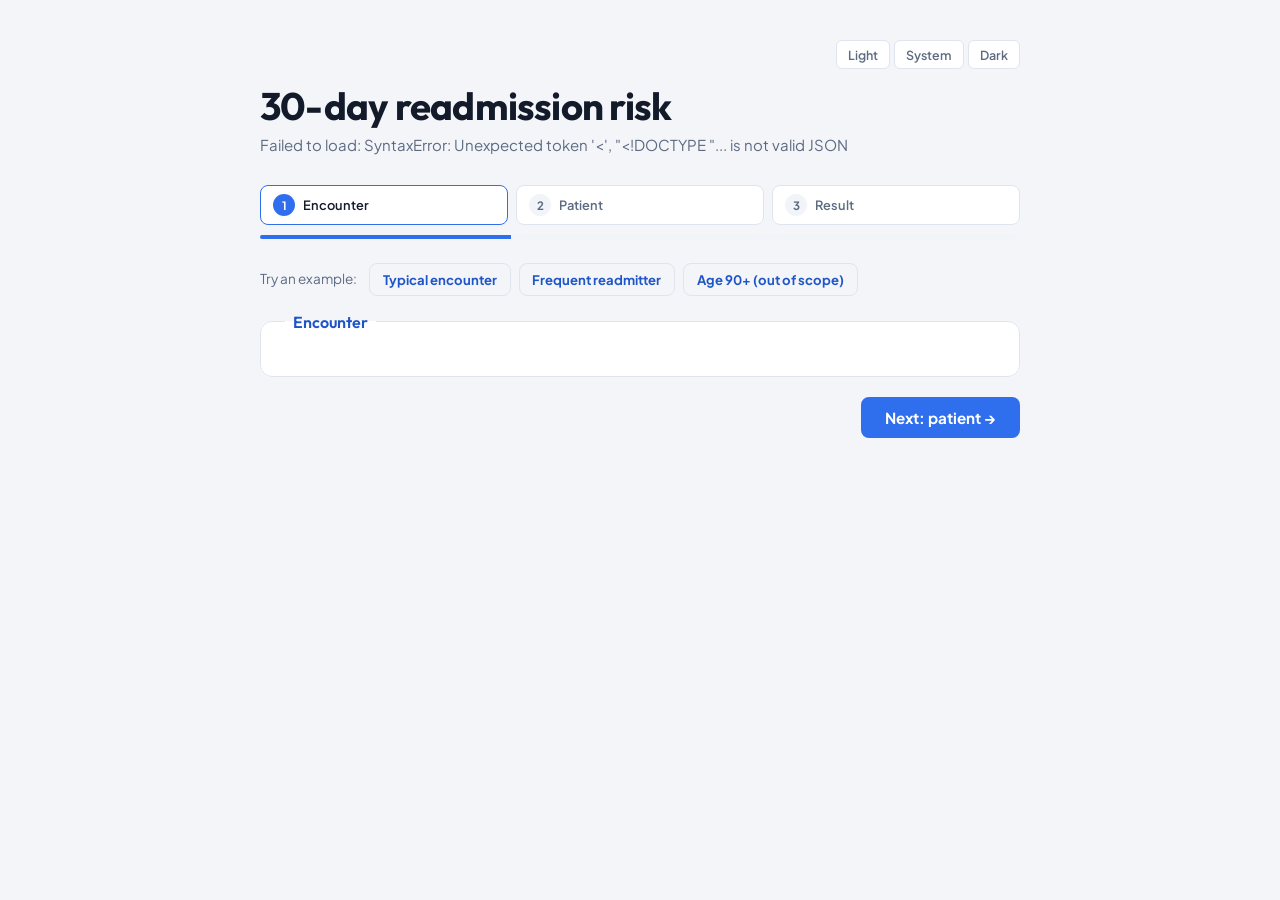
==== static/index.html @ a372685d "Show per-prediction drivers on the result step" ====
<!doctype html>
<html lang="en">
<head>
  <meta charset="utf-8">
  <meta name="viewport" content="width=device-width, initial-scale=1">
  <title>Readmission Risk</title>
  <script>
    // Apply the saved theme before first paint, so a reload never flashes the wrong theme.
    try {
      const t = localStorage.getItem("theme");
      if (t === "light" || t === "dark") document.documentElement.dataset.theme = t;
    } catch {}
  </script>
  <link rel="stylesheet" href="/static/style.css">
  <link rel="stylesheet" href="https://fonts.googleapis.com/css2?family=Outfit:wght@600;700&family=Plus+Jakarta+Sans:wght@400;500;600;700&display=swap">
</head>
<body>
<main>
  <div class="theme" role="group" aria-label="Theme">
    <button type="button" data-theme-choice="light">Light</button>
    <button type="button" data-theme-choice="system">System</button>
    <button type="button" data-theme-choice="dark">Dark</button>
  </div>
  <h1>30-day readmission risk</h1>
  <p id="status">Loading model schema…</p>

  <nav class="steps" id="steps">
    <span class="step is-active" data-step="1"><b>1</b> Encounter</span>
    <span class="step" data-step="2"><b>2</b> Patient</span>
    <span class="step" data-step="3"><b>3</b> Result</span>
  </nav>
  <div class="progress"><div class="progress-bar" id="progress"></div></div>

  <form id="form">
    <section class="panel" data-panel="1">
      <div class="examples">
        <span>Try an example:</span>
        <button type="button" class="ghost" data-example="typical">Typical encounter</button>
        <button type="button" class="ghost" data-example="frequent">Frequent readmitter</button>
        <button type="button" class="ghost" data-example="elderly">Age 90+ (out of scope)</button>
      </div>
      <fieldset>
        <legend>Encounter</legend>
        <div id="numeric" class="grid"></div>
      </fieldset>
      <div class="actions">
        <span></span>
        <button type="button" data-next>Next: patient →</button>
      </div>
    </section>

    <section class="panel" data-panel="2" hidden>
      <fieldset>
        <legend>Patient &amp; clinical</legend>
        <div id="categorical" class="grid"></div>
      </fieldset>
      <div class="actions">
        <button type="button" class="ghost" data-back>← Back</button>
        <button type="submit">Predict →</button>
      </div>
    </section>

    <section class="panel" data-panel="3" hidden>
      <div id="result"></div>
      <div class="actions">
        <button type="button" class="ghost" data-back>← Edit patient</button>
        <button type="button" data-restart>Start over</button>
      </div>
    </section>
  </form>
</main>

  <script>
    // Fields where "not recorded" is a real, meaningful state in the data.
    // Sending null lets the pipeline's imputer map it to the MISSING category,
    // the same way it was handled in training.
    const NULLABLE = new Set(["race", "A1Cresult", "max_glu_serum"]);

    // The meter runs 0-50%: almost every real encounter lands below that.
    const METER_MAX = 0.5;

    // Example patients: only the listed fields change; everything else stays at its default.
    const EXAMPLES = {
      typical: {},
      frequent: { number_inpatient: 4, number_emergency: 2, time_in_hospital: 7, num_medications: 22, insulin: "Up", change: "Ch" },
      elderly: { age: "[90-100)", number_inpatient: 1, discharge_disposition_id: "3" },
    };

    function applyExample(form, schema, overrides) {
      for (const el of form.elements) {
        if (!el.name) continue;
        const info = schema.numeric[el.name] ?? schema.categorical[el.name];
        const base = el.type === "number" ? info.median : info.default;
        el.value = el.name in overrides ? overrides[el.name] : base;
      }
    }

    // Clinician-facing labels; the raw feature name is still shown underneath.
    const LABELS = {
      time_in_hospital: "Days in hospital",
      num_lab_procedures: "Lab procedures",
      num_procedures: "Procedures",
      num_medications: "Medications",
      number_outpatient: "Outpatient visits (prior year)",
      number_emergency: "Emergency visits (prior year)",
      number_inpatient: "Inpatient stays (prior year)",
      number_diagnoses: "Diagnoses",
      race: "Race",
      gender: "Gender",
      age: "Age band",
      admission_type_id: "Admission type (code)",
      discharge_disposition_id: "Discharge destination",
      admission_source_id: "Admission source (code)",
      A1Cresult: "HbA1c result",
      max_glu_serum: "Glucose serum",
      insulin: "Insulin",
      change: "Medication changed",
      diabetesMed: "On diabetes medication",
      diag_1_group: "Primary diagnosis",
      diag_2_group: "Secondary diagnosis",
      diag_3_group: "Additional diagnosis",
    };
    const label = (name) => LABELS[name] ?? name.replaceAll("_", " ");
    const pct = (p) => (p * 100).toFixed(1) + "%";

    function numericField(name, info) {
      const wrap = document.createElement("label");
      wrap.innerHTML = `<span class="lbl">${label(name)}</span><span class="key">${name}</span>`;
      const input = document.createElement("input");
      input.type = "number";
      input.name = name;
      input.min = info.min;
      input.max = info.max;
      input.step = 1;
      input.value = info.median;
      input.required = true;
      wrap.appendChild(input);
      return wrap;
    }

    function categoricalField(name, info) {
      const wrap = document.createElement("label");
      wrap.innerHTML = `<span class="lbl">${label(name)}</span><span class="key">${name}</span>`;
      const select = document.createElement("select");
      select.name = name;
      if (NULLABLE.has(name)) {
        select.add(new Option("Not recorded", ""));
      }
      // ID codes arrive sorted as strings ("1", "10", "11", "2"); show them in numeric order.
      const options = [...info.options];
      if (options.every(o => !isNaN(o))) options.sort((a, b) => a - b);
      for (const opt of options) {
        select.add(new Option(opt, opt, false, opt === info.default));
      }
      wrap.appendChild(select);
      return wrap;
    }

    function buildForm(schema) {
      const num = document.getElementById("numeric");
      const cat = document.getElementById("categorical");
      for (const [name, info] of Object.entries(schema.numeric)) {
        num.appendChild(numericField(name, info));
      }
      for (const [name, info] of Object.entries(schema.categorical)) {
        cat.appendChild(categoricalField(name, info));
      }
    }

    function readForm(form) {
      const features = {};
      for (const el of form.elements) {
        if (!el.name) continue;
        if (el.type === "number") {
          features[el.name] = Number(el.value);
        } else {
          features[el.name] = el.value === "" ? null : el.value;
        }
      }
      return features;
    }

    function driversHtml(drivers) {
      if (!drivers || !drivers.length) return "";
      const max = Math.max(...drivers.map(d => Math.abs(d.delta)));
      const rows = drivers.map(d => {
        const pts = (d.delta * 100).toFixed(1);
        const dir = d.delta > 0 ? "up" : "down";
        const width = Math.round(Math.abs(d.delta) / max * 100);
        const value = d.value === null ? "not recorded" : d.value;
        return `<li class="driver driver-${dir}">
          <span class="driver-name">${label(d.feature)}<small>${value} · typical ${d.default}</small></span>
          <span class="driver-bar"><i style="width:${width}%"></i></span>
          <span class="driver-delta">${d.delta > 0 ? "+" : ""}${pts} pts</span>
        </li>`;
      }).join("");
      return `<div class="drivers">
        <h3>What's driving this score</h3>
        <ul>${rows}</ul>
        <p class="clear">Each row is how much the risk would change if that one field were at its typical value.
        One field at a time — interactions between fields aren't captured.</p>
      </div>`;
    }

    function render(data) {
      const out = document.getElementById("result");
      const caveats = data.caveats.length
        ? `<div class="caveats">
             <h3>⚠ Known limitations for this patient</h3>
             ${data.caveats.map(c => `<p>${c}</p>`).join("")}
             <p><strong>Do not rely on this score.</strong></p>
           </div>`
        : "";
      const fill = Math.min(data.probability / METER_MAX, 1) * 100;
      const base = (data.baseline_rate / METER_MAX) * 100;
      out.innerHTML = `
        <div class="card">
          <div class="hero">${pct(data.probability)}</div>
          <div class="compare">
            predicted 30-day readmission risk ·
            ${data.lift_vs_baseline}× the ${pct(data.baseline_rate)} baseline
          </div>
          <span class="band band-${data.band}">${data.band} risk</span>
          <div class="meter band-${data.band}">
            <div class="meter-track">
              <div class="meter-fill" style="width:${fill}%"></div>
              <div class="meter-base" style="left:${base}%" title="baseline ${pct(data.baseline_rate)}"></div>
            </div>
            <div class="meter-scale">
              <span>0%</span><span class="base">baseline ${pct(data.baseline_rate)}</span><span>${pct(METER_MAX)}</span>
            </div>
          </div>
          ${driversHtml(data.drivers)}
          ${caveats || '<p class="clear">No subgroup caveats apply — this patient is within the population the model was validated on.</p>'}
        </div>`;
    }

    async function predict(event) {
      event.preventDefault();
      const features = readForm(event.target);
      const res = await fetch("/predict", {
        method: "POST",
        headers: { "Content-Type": "application/json" },
        body: JSON.stringify({ features }),
      });
      const data = await res.json();
      if (!res.ok) {
        document.getElementById("result").innerHTML =
          `<p class="error">Error ${res.status}: ${data.detail}</p>`;
      } else {
        render(data);
      }
      goTo(3);
    }

    // Wizard: show one panel at a time; keep the tabs and progress bar in sync.
    let currentStep = 1;
    function goTo(step) {
      currentStep = step;
      for (const p of document.querySelectorAll(".panel")) {
        p.hidden = Number(p.dataset.panel) !== step;
      }
      for (const s of document.querySelectorAll(".step")) {
        const n = Number(s.dataset.step);
        s.classList.toggle("is-active", n === step);
        s.classList.toggle("is-done", n < step);
      }
      document.getElementById("progress").style.width = (step / 3 * 100) + "%";
      window.scrollTo({ top: 0, behavior: "smooth" });
    }
    function panelIsValid(step) {
      const fields = document.querySelectorAll(`.panel[data-panel="${step}"] :is(input, select)`);
      for (const el of fields) if (!el.reportValidity()) return false;
      return true;
    }

    // Theme: "system" leaves it to the OS; "light"/"dark" force it via color-scheme.
    function applyTheme(mode) {
      if (mode === "system") delete document.documentElement.dataset.theme;
      else document.documentElement.dataset.theme = mode;
      for (const b of document.querySelectorAll("[data-theme-choice]")) {
        b.classList.toggle("is-active", b.dataset.themeChoice === mode);
      }
      try { localStorage.setItem("theme", mode); } catch {}
    }

    async function main() {
      const schema = await fetch("/schema").then(r => r.json());
      const meta = await fetch("/metadata").then(r => r.json());

      const nNum = Object.keys(schema.numeric).length;
      const nCat = Object.keys(schema.categorical).length;
      document.getElementById("status").textContent =
        `Gradient boosting · 5-fold GroupKFold PR-AUC ${meta.cv_pr_auc.toFixed(3)} · ` +
        `${nNum} numeric + ${nCat} categorical inputs`;

      buildForm(schema);

      const form = document.getElementById("form");
      form.addEventListener("submit", predict);
      for (const b of document.querySelectorAll("[data-example]")) {
        b.addEventListener("click", () => {
          applyExample(form, schema, EXAMPLES[b.dataset.example]);
          form.requestSubmit();
        });
      }
      document.querySelector("[data-next]").addEventListener("click", () => {
        if (panelIsValid(1)) goTo(2);
      });
      for (const b of document.querySelectorAll("[data-back]")) {
        b.addEventListener("click", () => goTo(currentStep - 1));
      }
      document.querySelector("[data-restart]").addEventListener("click", () => {
        applyExample(form, schema, {});          // back to schema defaults
        document.getElementById("result").innerHTML = "";
        goTo(1);
      });

      let savedTheme = "system";
      try { savedTheme = localStorage.getItem("theme") || "system"; } catch {}
      applyTheme(savedTheme);
      for (const b of document.querySelectorAll("[data-theme-choice]")) {
        b.addEventListener("click", () => applyTheme(b.dataset.themeChoice));
      }

      goTo(1);
    }

    main().catch(err => {
      document.getElementById("status").textContent = "Failed to load: " + err;
    });
  </script>
</body>
</html>
---- static/style.css ----
:root {
  color-scheme: light dark;
  --bg:            light-dark(#f3f5f9, #0b1220);
  --card:          light-dark(#ffffff, #131c2e);
  --card-2:        light-dark(#f1f4f9, #1a2540);
  --ink:           light-dark(#131a2a, #e8edf6);
  --muted:         light-dark(#5d6b82, #8d99b2);
  --line:          light-dark(#dfe4ee, #24304a);
  --accent:        light-dark(#2f6fed, #4f8cff);
  --accent-ink:    light-dark(#1f56c7, #7eaaff);
  --accent-soft:   light-dark(#e6eeff, #16233f);
  --good:          light-dark(#16a34a, #22c55e);
  --warning:       light-dark(#d97706, #fab219);
  --critical:      light-dark(#dc2626, #ef4444);
  --critical-soft: light-dark(#fdeeee, #2a1519);
  --shadow: light-dark(0 12px 32px -20px rgba(19,26,42,.35), 0 20px 40px -24px rgba(0,0,0,.8));
  --display: "Outfit", system-ui, -apple-system, sans-serif;
  --body: "Plus Jakarta Sans", system-ui, -apple-system, "Segoe UI", sans-serif;
}
:root[data-theme="light"] { color-scheme: light; }
:root[data-theme="dark"]  { color-scheme: dark; }

* { box-sizing: border-box; }
body {
  margin: 0; padding: 2.5rem 1.25rem 4rem; min-height: 100vh;
  background: var(--bg); color: var(--ink); font: 15px/1.6 var(--body);
  -webkit-font-smoothing: antialiased;
}
main { max-width: 760px; margin: 0 auto; }
h1 { font: 700 2.4rem/1.1 var(--display); letter-spacing: -.02em; margin: 0 0 .35rem; }
#status { color: var(--muted); margin: 0 0 1.75rem; }

/* ---- theme switch ---- */
.theme { display: flex; justify-content: flex-end; gap: .25rem; margin-bottom: 1rem; }
.theme button {
  font: 600 .78rem var(--body); color: var(--muted); background: var(--card);
  border: 1px solid var(--line); border-radius: 6px; padding: .35rem .7rem;
}
.theme button:hover { color: var(--ink); background: var(--card-2); }
.theme button.is-active { color: #fff; background: var(--accent); border-color: var(--accent); }

/* ---- form ---- */
fieldset {
  border: 1px solid var(--line); border-radius: 12px; background: var(--card);
  padding: 1.25rem 1.5rem 1.5rem; margin: 0 0 1.25rem;
}
legend { font: 600 1rem var(--display); padding: 0 .5rem; color: var(--accent-ink); }
.grid {
  display: grid; grid-template-columns: repeat(auto-fill, minmax(200px, 1fr));
  gap: 1rem 1.25rem;
}
label { display: flex; flex-direction: column; gap: .3rem; font-size: .82rem; font-weight: 600; color: var(--muted); }
input, select {
  font: 500 .95rem var(--body); color: var(--ink); padding: .55rem .7rem;
  border: 1px solid var(--line); border-radius: 8px; background: var(--card-2);
  font-variant-numeric: tabular-nums;
}
input:focus, select:focus { outline: 2px solid var(--accent); outline-offset: 1px; border-color: var(--accent); }
button {
  font: 700 .95rem var(--body); color: #fff; background: var(--accent);
  border: 0; border-radius: 8px; padding: .7rem 1.5rem; cursor: pointer;
}
button:hover { background: var(--accent-ink); }
.ghost { background: transparent; color: var(--accent-ink); border: 1px solid var(--line); }
.ghost:hover { background: var(--accent-soft); }

/* ---- wizard ---- */
.steps { display: flex; gap: .5rem; margin: 0 0 .6rem; }
.step {
  flex: 1; font: 600 .8rem var(--body); color: var(--muted);
  padding: .5rem .75rem; border-radius: 8px; border: 1px solid var(--line); background: var(--card);
  display: flex; align-items: center; gap: .5rem;
}
.step b {
  width: 22px; height: 22px; border-radius: 50%; display: grid; place-items: center;
  font: 700 .72rem var(--body); background: var(--card-2); color: var(--muted);
}
.step.is-active { color: var(--ink); border-color: var(--accent); }
.step.is-active b { background: var(--accent); color: #fff; }
.step.is-done b { background: var(--good); color: #fff; }
.progress { height: 4px; border-radius: 999px; background: var(--card-2); margin: 0 0 1.5rem; overflow: hidden; }
.progress-bar { height: 100%; width: 33%; background: var(--accent); transition: width .3s ease; }
.panel[hidden] { display: none; }
.actions { display: flex; justify-content: space-between; align-items: center; gap: 1rem; margin-top: .25rem; }

/* ---- result ---- */
#result { margin-top: .25rem; }
.card {
  border: 1px solid var(--line); border-radius: 12px; background: var(--card);
  padding: 1.75rem 2rem; box-shadow: var(--shadow); margin-bottom: 1.25rem;
}
.hero { font: 700 4rem/1 var(--display); letter-spacing: -.03em; }
.compare { color: var(--muted); margin: .4rem 0 1rem; }
.band {
  display: inline-flex; align-items: center; gap: .45rem; font-weight: 700; font-size: .82rem;
  padding: .35rem .7rem .35rem .55rem; border-radius: 6px; background: var(--card-2); border: 1px solid var(--line);
}
.band::before { content: ""; width: 8px; height: 8px; border-radius: 50%; background: var(--dot); }
.band-low { --dot: var(--good); }
.band-elevated { --dot: var(--warning); }
.band-high { --dot: var(--critical); }
.caveats {
  margin-top: 1.25rem; padding: 1rem 1.1rem; border-radius: 8px;
  border: 1px solid var(--critical); border-left-width: 4px; background: var(--critical-soft);
}
.caveats h3 { margin: 0 0 .4rem; font: 700 1rem var(--body); }
.caveats p { margin: .3rem 0; }
.error { color: var(--critical); font-weight: 600; }

/* ---- risk meter ---- */
.meter { margin-top: 1.25rem; }
.meter-track { position: relative; height: 10px; border-radius: 999px; background: var(--card-2); }
.meter-fill { height: 100%; border-radius: 999px; background: var(--dot, var(--accent)); transition: width .5s ease; }
.meter-base { position: absolute; top: -5px; width: 2px; height: 20px; background: var(--ink); opacity: .6; }
.meter-scale { display: flex; justify-content: space-between; margin-top: .4rem; font-size: .72rem; color: var(--muted); }
.meter-scale .base { color: var(--ink); font-weight: 600; }
.clear { color: var(--muted); margin-top: 1.25rem; }

/* ---- example patients ---- */
.examples { display: flex; flex-wrap: wrap; gap: .5rem; align-items: center; margin-bottom: 1rem; }
.examples span { font-size: .85rem; color: var(--muted); margin-right: .25rem; }
.examples button { font-size: .82rem; padding: .45rem .8rem; }
@media (prefers-reduced-motion: reduce) { .meter-fill, .progress-bar { transition: none; } }

/* ---- field labels: readable name + raw feature key ---- */
.lbl { color: var(--ink); }
.key { font: 400 .68rem/1 ui-monospace, Menlo, monospace; color: var(--muted); opacity: .8; }

/* ---- drivers ---- */
.drivers { margin-top: 1.25rem; }
.drivers h3 { margin: 0 0 .6rem; font: 700 1rem var(--body); }
.drivers ul { list-style: none; margin: 0; padding: 0; display: grid; gap: .55rem; }
.driver { display: grid; grid-template-columns: 1fr 120px 72px; gap: .75rem; align-items: center; font-size: .88rem; }
.driver-name small { display: block; color: var(--muted); font-size: .75rem; }
.driver-bar { height: 8px; border-radius: 999px; background: var(--card-2); overflow: hidden; }
.driver-bar i { display: block; height: 100%; background: var(--dot); }
.driver-up { --dot: var(--critical); }
.driver-down { --dot: var(--good); }
.driver-delta { text-align: right; font-weight: 700; font-variant-numeric: tabular-nums; }
.drivers .clear { font-size: .8rem; margin-top: .75rem; }
@media (max-width: 520px) { .driver { grid-template-columns: 1fr 72px; } .driver-bar { display: none; } }
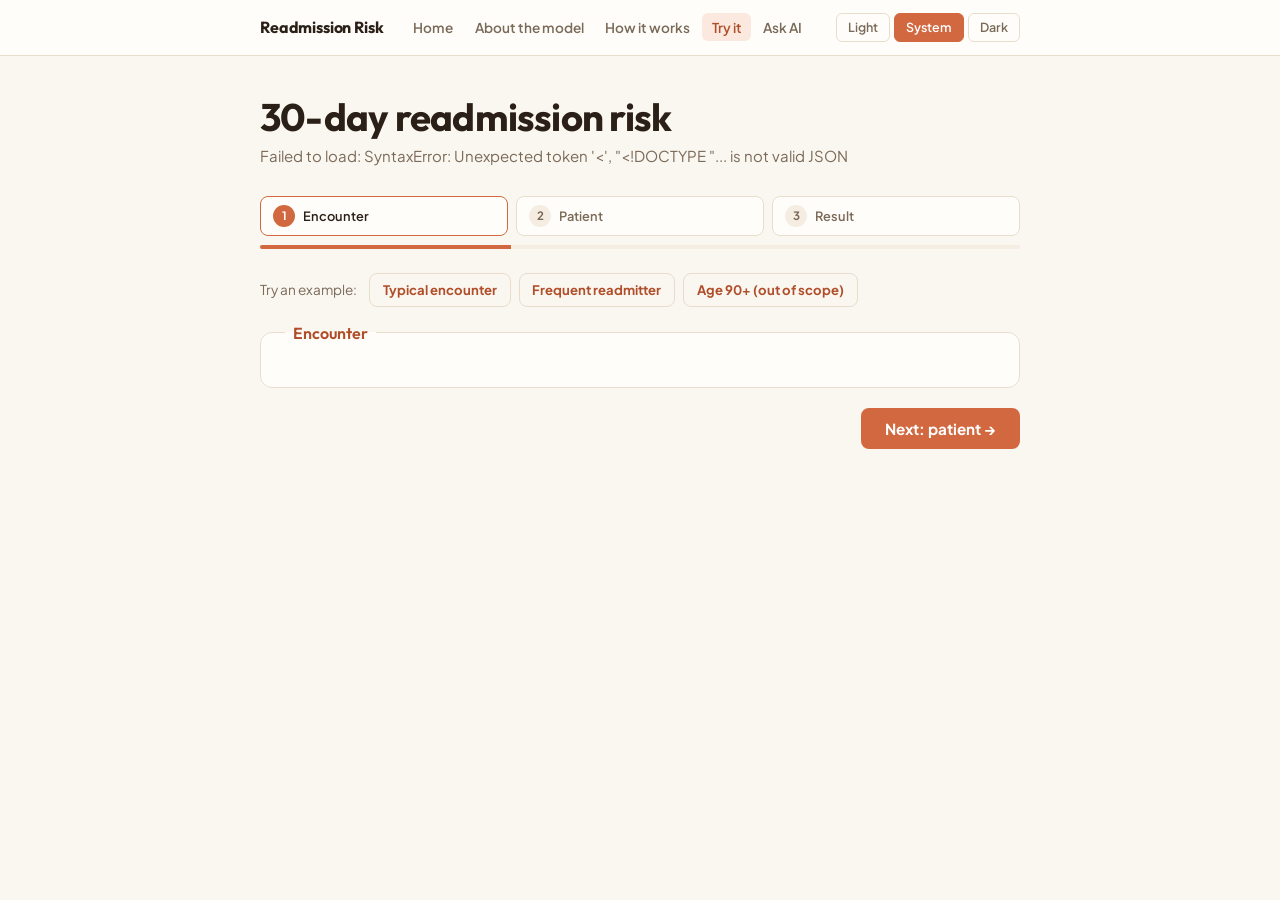
==== commit 4ba6e390: "Restructure into multipage site: Home, About, How it works, Try it, Ask AI" ====
--- a/static/index.html
+++ b/static/index.html
@@ -3,7 +3,7 @@
 <head>
   <meta charset="utf-8">
   <meta name="viewport" content="width=device-width, initial-scale=1">
-  <title>Readmission Risk</title>
+  <title>Try it — 30-day readmission risk</title>
   <script>
     // Apply the saved theme before first paint, so a reload never flashes the wrong theme.
     try {
@@ -13,14 +13,28 @@
   </script>
   <link rel="stylesheet" href="/static/style.css">
   <link rel="stylesheet" href="https://fonts.googleapis.com/css2?family=Outfit:wght@600;700&family=Plus+Jakarta+Sans:wght@400;500;600;700&display=swap">
+  <script src="/static/site.js" defer></script>
 </head>
 <body>
+<header class="site-header">
+  <div class="site-header-inner">
+    <a class="brand" href="/">Readmission Risk</a>
+    <nav class="site-nav" aria-label="Main">
+      <a href="/">Home</a>
+      <a href="/about">About the model</a>
+      <a href="/how-it-works">How it works</a>
+      <a href="/try" aria-current="page">Try it</a>
+      <a href="/ask">Ask AI</a>
+    </nav>
+    <div class="theme" role="group" aria-label="Theme">
+      <button type="button" data-theme-choice="light">Light</button>
+      <button type="button" data-theme-choice="system">System</button>
+      <button type="button" data-theme-choice="dark">Dark</button>
+    </div>
+  </div>
+</header>
+
 <main>
-  <div class="theme" role="group" aria-label="Theme">
-    <button type="button" data-theme-choice="light">Light</button>
-    <button type="button" data-theme-choice="system">System</button>
-    <button type="button" data-theme-choice="dark">Dark</button>
-  </div>
   <h1>30-day readmission risk</h1>
   <p id="status">Loading model schema…</p>
 
@@ -62,6 +76,7 @@
 
     <section class="panel" data-panel="3" hidden>
       <div id="result"></div>
+      <div id="accuracy"></div>
       <div class="actions">
         <button type="button" class="ghost" data-back>← Edit patient</button>
         <button type="button" data-restart>Start over</button>
@@ -75,6 +90,12 @@
     // Sending null lets the pipeline's imputer map it to the MISSING category,
     // the same way it was handled in training.
     const NULLABLE = new Set(["race", "A1Cresult", "max_glu_serum"]);
+    let META = null;
+    let CODES = {};   // {field: {code: description}} from /schema, for the three ID fields
+    const describe = (field, value) => {
+      const d = CODES[field]?.[String(value)];
+      return d ? `${value} · ${d}` : value;
+    };
 
     // The meter runs 0-50%: almost every real encounter lands below that.
     const METER_MAX = 0.5;
@@ -150,7 +171,7 @@
       const options = [...info.options];
       if (options.every(o => !isNaN(o))) options.sort((a, b) => a - b);
       for (const opt of options) {
-        select.add(new Option(opt, opt, false, opt === info.default));
+        select.add(new Option(describe(name, opt), opt, false, opt === info.default));
       }
       wrap.appendChild(select);
       return wrap;
@@ -189,7 +210,7 @@
         const width = Math.round(Math.abs(d.delta) / max * 100);
         const value = d.value === null ? "not recorded" : d.value;
         return `<li class="driver driver-${dir}">
-          <span class="driver-name">${label(d.feature)}<small>${value} · typical ${d.default}</small></span>
+          <span class="driver-name">${label(d.feature)}<small>${describe(d.feature, value)} · typical ${describe(d.feature, d.default)}</small></span>
           <span class="driver-bar"><i style="width:${width}%"></i></span>
           <span class="driver-delta">${d.delta > 0 ? "+" : ""}${pts} pts</span>
         </li>`;
@@ -199,6 +220,34 @@
         <ul>${rows}</ul>
         <p class="clear">Each row is how much the risk would change if that one field were at its typical value.
         One field at a time — interactions between fields aren't captured.</p>
+      </div>`;
+    }
+
+    function accuracyHtml(ev) {
+      // Bars share one scale so the climb across bands is visible; the tick is the predicted mean.
+      const scale = 0.6;
+      const rows = ev.bands.map(b => {
+        const [lo, hi] = b.observed_ci95;
+        return `
+          <span class="band band-${b.band}">${b.band}</span>
+          <span class="n">${b.n.toLocaleString()}</span>
+          <span class="cal-bar band-${b.band}">
+            <i style="width:${Math.min(b.observed_rate / scale, 1) * 100}%"></i>
+            <b style="left:${Math.min(b.predicted_mean / scale, 1) * 100}%" title="predicted ${pct(b.predicted_mean)}"></b>
+          </span>
+          <span class="obs">${pct(b.observed_rate)} <small>(${pct(lo)}–${pct(hi)})</small></span>`;
+      }).join("");
+      return `<div class="card accuracy">
+        <h2>How accurate is it?</h2>
+        <p class="sub">${ev.n.toLocaleString()} patients the model never saw, held out by patient id.
+          Bars are the share actually readmitted; the tick is what the model predicted.</p>
+        <div class="cal">
+          <span class="h">Band</span><span class="h">Patients</span><span class="h">Observed vs predicted</span><span class="h">Readmitted (95% CI)</span>
+          ${rows}
+        </div>
+        <p class="foot">PR-AUC ${ev.pr_auc.toFixed(3)} · ROC-AUC ${ev.roc_auc.toFixed(3)} on this sample
+          (5-fold CV on the full data: PR-AUC ${META.cv_pr_auc.toFixed(3)}).
+          Small bands carry wide intervals — a few patients move the high-band rate by several points.</p>
       </div>`;
     }
 
@@ -274,19 +323,14 @@
       return true;
     }
 
-    // Theme: "system" leaves it to the OS; "light"/"dark" force it via color-scheme.
-    function applyTheme(mode) {
-      if (mode === "system") delete document.documentElement.dataset.theme;
-      else document.documentElement.dataset.theme = mode;
-      for (const b of document.querySelectorAll("[data-theme-choice]")) {
-        b.classList.toggle("is-active", b.dataset.themeChoice === mode);
-      }
-      try { localStorage.setItem("theme", mode); } catch {}
-    }
-
     async function main() {
       const schema = await fetch("/schema").then(r => r.json());
+      CODES = schema.labels ?? {};
       const meta = await fetch("/metadata").then(r => r.json());
+      META = meta;
+      fetch("/evaluation").then(r => r.ok ? r.json() : null).then(ev => {
+        if (ev) document.getElementById("accuracy").innerHTML = accuracyHtml(ev);
+      });
 
       const nNum = Object.keys(schema.numeric).length;
       const nCat = Object.keys(schema.categorical).length;
@@ -316,13 +360,6 @@
         goTo(1);
       });
 
-      let savedTheme = "system";
-      try { savedTheme = localStorage.getItem("theme") || "system"; } catch {}
-      applyTheme(savedTheme);
-      for (const b of document.querySelectorAll("[data-theme-choice]")) {
-        b.addEventListener("click", () => applyTheme(b.dataset.themeChoice));
-      }
-
       goTo(1);
     }
 
--- a/static/style.css
+++ b/static/style.css
@@ -1,14 +1,14 @@
 :root {
   color-scheme: light dark;
-  --bg:            light-dark(#f3f5f9, #0b1220);
-  --card:          light-dark(#ffffff, #131c2e);
-  --card-2:        light-dark(#f1f4f9, #1a2540);
-  --ink:           light-dark(#131a2a, #e8edf6);
-  --muted:         light-dark(#5d6b82, #8d99b2);
-  --line:          light-dark(#dfe4ee, #24304a);
-  --accent:        light-dark(#2f6fed, #4f8cff);
-  --accent-ink:    light-dark(#1f56c7, #7eaaff);
-  --accent-soft:   light-dark(#e6eeff, #16233f);
+  --bg:            light-dark(#faf6f0, #1a1410);
+  --card:          light-dark(#fffdfa, #241c15);
+  --card-2:        light-dark(#f5ede2, #2e241b);
+  --ink:           light-dark(#2b2018, #f2e9dd);
+  --muted:         light-dark(#7a6a58, #b3a291);
+  --line:          light-dark(#e8ddcd, #3a2e22);
+  --accent:        light-dark(#d2683f, #e88a5c);
+  --accent-ink:    light-dark(#b04e29, #f0a077);
+  --accent-soft:   light-dark(#fbe9df, #3a2519);
   --good:          light-dark(#16a34a, #22c55e);
   --warning:       light-dark(#d97706, #fab219);
   --critical:      light-dark(#dc2626, #ef4444);
@@ -22,16 +22,38 @@
 
 * { box-sizing: border-box; }
 body {
-  margin: 0; padding: 2.5rem 1.25rem 4rem; min-height: 100vh;
+  margin: 0; padding: 0 1.25rem 4rem; min-height: 100vh;
   background: var(--bg); color: var(--ink); font: 15px/1.6 var(--body);
   -webkit-font-smoothing: antialiased;
 }
-main { max-width: 760px; margin: 0 auto; }
+main { max-width: 760px; margin: 0 auto; padding-top: 2.5rem; }
 h1 { font: 700 2.4rem/1.1 var(--display); letter-spacing: -.02em; margin: 0 0 .35rem; }
 #status { color: var(--muted); margin: 0 0 1.75rem; }
 
+/* ---- site header / nav (shared by every page) ---- */
+.site-header {
+  margin: 0 -1.25rem 0; padding: 0 1.25rem;
+  background: var(--card); border-bottom: 1px solid var(--line);
+}
+.site-header-inner {
+  max-width: 760px; margin: 0 auto; padding: .8rem 0;
+  display: flex; align-items: center; gap: 1rem 1.25rem; flex-wrap: wrap;
+}
+.brand {
+  font: 700 1rem var(--display); letter-spacing: -.01em;
+  color: var(--ink); text-decoration: none; white-space: nowrap;
+}
+.brand:hover { color: var(--accent-ink); }
+.site-nav { display: flex; flex-wrap: wrap; gap: .15rem; margin-right: auto; }
+.site-nav a {
+  font: 600 .85rem var(--body); color: var(--muted); text-decoration: none;
+  padding: .35rem .6rem; border-radius: 6px; white-space: nowrap;
+}
+.site-nav a:hover { color: var(--ink); background: var(--card-2); }
+.site-nav a[aria-current="page"] { color: var(--accent-ink); background: var(--accent-soft); }
+
 /* ---- theme switch ---- */
-.theme { display: flex; justify-content: flex-end; gap: .25rem; margin-bottom: 1rem; }
+.theme { display: flex; justify-content: flex-end; gap: .25rem; }
 .theme button {
   font: 600 .78rem var(--body); color: var(--muted); background: var(--card);
   border: 1px solid var(--line); border-radius: 6px; padding: .35rem .7rem;
@@ -139,3 +161,130 @@
 .driver-delta { text-align: right; font-weight: 700; font-variant-numeric: tabular-nums; }
 .drivers .clear { font-size: .8rem; margin-top: .75rem; }
 @media (max-width: 520px) { .driver { grid-template-columns: 1fr 72px; } .driver-bar { display: none; } }
+
+/* ---- page content (home / about / how-it-works) ---- */
+.page-hero { margin-bottom: 2.25rem; }
+.eyebrow {
+  font: 700 .72rem var(--body); letter-spacing: .09em; text-transform: uppercase;
+  color: var(--accent-ink); margin: 0 0 .6rem;
+}
+.lede { font-size: 1.08rem; color: var(--muted); margin: .6rem 0 0; max-width: 60ch; }
+.cta-row { display: flex; flex-wrap: wrap; gap: .75rem; margin-top: 1.5rem; }
+a.btn {
+  display: inline-block; font: 700 .95rem var(--body); text-decoration: none;
+  color: #fff; background: var(--accent); border-radius: 8px; padding: .7rem 1.5rem;
+}
+a.btn:hover { background: var(--accent-ink); }
+a.btn.ghost { color: var(--accent-ink); background: transparent; border: 1px solid var(--line); }
+a.btn.ghost:hover { background: var(--accent-soft); }
+
+/* headline numbers */
+.stat-row {
+  display: grid; grid-template-columns: repeat(auto-fit, minmax(160px, 1fr));
+  gap: 1rem; margin: 0 0 2.25rem;
+}
+.stat {
+  border: 1px solid var(--line); border-radius: 12px; background: var(--card);
+  padding: 1.1rem 1.25rem;
+}
+.stat b {
+  display: block; font: 700 1.85rem/1.1 var(--display); letter-spacing: -.02em;
+  color: var(--ink); font-variant-numeric: tabular-nums;
+}
+.stat span { display: block; font-size: .8rem; color: var(--muted); margin-top: .3rem; }
+
+/* link cards to the other pages */
+.nav-cards { display: grid; gap: .85rem; margin: 0 0 2.25rem; }
+.nav-card {
+  display: block; text-decoration: none; color: inherit;
+  border: 1px solid var(--line); border-radius: 12px; background: var(--card);
+  padding: 1.1rem 1.25rem;
+}
+.nav-card:hover { border-color: var(--accent); background: var(--card-2); }
+.nav-card b { font: 700 1rem var(--display); color: var(--accent-ink); }
+.nav-card span { display: block; font-size: .88rem; color: var(--muted); margin-top: .25rem; }
+
+/* long-form sections */
+.prose h2 { font: 700 1.35rem var(--display); letter-spacing: -.01em; margin: 2.25rem 0 .6rem; }
+.prose h3 { font: 700 1rem var(--body); margin: 1.5rem 0 .4rem; }
+.prose p { margin: .7rem 0; max-width: 68ch; }
+.prose ul { margin: .7rem 0; padding-left: 1.15rem; max-width: 68ch; }
+.prose li { margin: .35rem 0; }
+.prose code {
+  font: 400 .85em ui-monospace, Menlo, monospace;
+  background: var(--card-2); border: 1px solid var(--line);
+  border-radius: 4px; padding: .05rem .3rem;
+}
+.prose a { color: var(--accent-ink); }
+.prose table { border-collapse: collapse; width: 100%; font-size: .9rem; margin: .9rem 0; }
+.prose th, .prose td {
+  text-align: left; padding: .5rem .7rem; border-bottom: 1px solid var(--line);
+  font-variant-numeric: tabular-nums;
+}
+.prose th { font: 600 .78rem var(--body); color: var(--muted); text-transform: uppercase; letter-spacing: .05em; }
+.table-scroll { overflow-x: auto; }
+
+/* the "not for clinical use" strip */
+.disclaimer {
+  margin: 2.25rem 0 0; padding: 1rem 1.1rem; border-radius: 8px; font-size: .9rem;
+  border: 1px solid var(--critical); border-left-width: 4px; background: var(--critical-soft);
+}
+.disclaimer strong { font-weight: 700; }
+
+/* code blocks in long-form pages */
+.prose pre {
+  margin: .9rem 0; padding: .9rem 1.1rem; overflow-x: auto;
+  background: var(--card-2); border: 1px solid var(--line); border-radius: 10px;
+  font: 400 .82rem/1.55 ui-monospace, Menlo, monospace; color: var(--ink);
+}
+.prose pre code { background: none; border: 0; padding: 0; font-size: inherit; }
+
+/* ---- Ask AI chat page ---- */
+.chat {
+  border: 1px solid var(--line); border-radius: 12px; background: var(--card);
+  box-shadow: var(--shadow); overflow: hidden;
+}
+.chat-log {
+  min-height: 300px; max-height: 58vh; overflow-y: auto;
+  padding: 1.25rem; display: flex; flex-direction: column; gap: .75rem;
+}
+.bubble {
+  padding: .6rem .85rem; border-radius: 12px; max-width: 85%;
+  font-size: .93rem; line-height: 1.5; white-space: pre-wrap; overflow-wrap: anywhere;
+}
+.bubble-you { align-self: flex-end; background: var(--accent); color: #fff; border-bottom-right-radius: 4px; }
+.bubble-ai  { align-self: flex-start; background: var(--card-2); color: var(--ink); border-bottom-left-radius: 4px; }
+.bubble-error { border: 1px solid var(--critical); background: var(--critical-soft); }
+.bubble-wait { color: var(--muted); font-style: italic; }
+
+/* which tools the assistant reached for */
+.tools { display: flex; flex-wrap: wrap; gap: .3rem; margin-top: .5rem; }
+.tool-badge {
+  font: 600 .68rem ui-monospace, Menlo, monospace; color: var(--accent-ink);
+  background: var(--accent-soft); border: 1px solid var(--line);
+  border-radius: 999px; padding: .12rem .5rem;
+}
+
+.chat-form { display: flex; gap: .6rem; padding: .85rem 1rem; border-top: 1px solid var(--line); }
+.chat-form input {
+  flex: 1; font: 500 .95rem var(--body); color: var(--ink);
+  padding: .65rem .8rem; border: 1px solid var(--line); border-radius: 8px; background: var(--card-2);
+}
+.chat-form input:focus { outline: 2px solid var(--accent); outline-offset: 1px; border-color: var(--accent); }
+.chat-form button:disabled { opacity: .5; cursor: default; }
+
+/* starter questions */
+.suggestions { display: flex; flex-wrap: wrap; gap: .5rem; margin: 0 0 1.25rem; }
+.suggestions button { font-size: .82rem; padding: .45rem .8rem; }
+
+/* shown when the assistant backend is not configured */
+.offline {
+  margin: 0 0 1.25rem; padding: 1rem 1.1rem; border-radius: 8px; font-size: .9rem;
+  border: 1px solid var(--warning); border-left-width: 4px; background: var(--card-2);
+}
+
+/* visually hidden, still read by screen readers */
+.sr-only {
+  position: absolute; width: 1px; height: 1px; padding: 0; margin: -1px;
+  overflow: hidden; clip-path: inset(50%); white-space: nowrap; border: 0;
+}
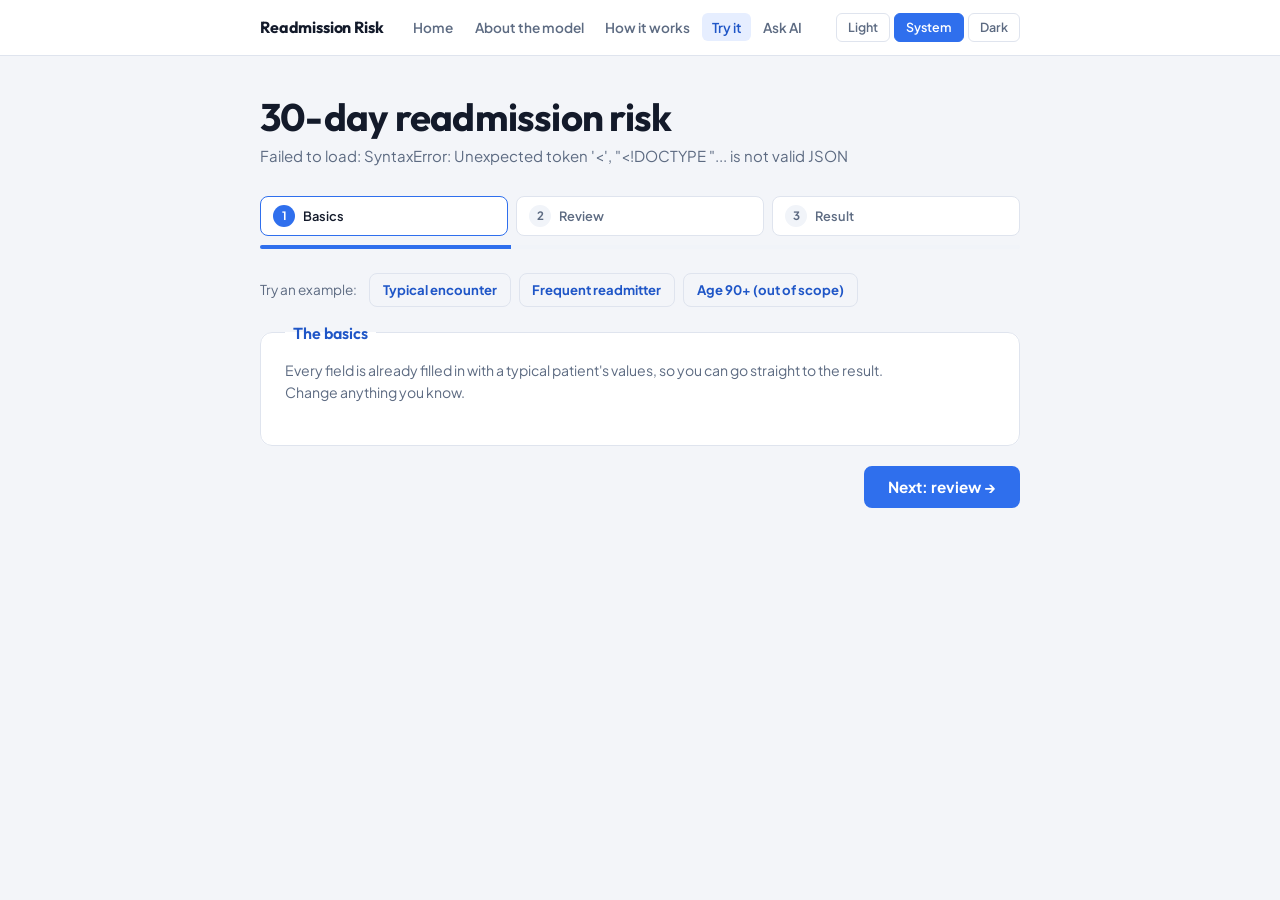
==== commit 969f1a7d: "Make the Try it wizard friendlier for non-technical users The form asked for all 22 model inputs at " ====
--- a/static/index.html
+++ b/static/index.html
@@ -39,8 +39,8 @@
   <p id="status">Loading model schema…</p>
 
   <nav class="steps" id="steps">
-    <span class="step is-active" data-step="1"><b>1</b> Encounter</span>
-    <span class="step" data-step="2"><b>2</b> Patient</span>
+    <span class="step is-active" data-step="1"><b>1</b> Basics</span>
+    <span class="step" data-step="2"><b>2</b> Review</span>
     <span class="step" data-step="3"><b>3</b> Result</span>
   </nav>
   <div class="progress"><div class="progress-bar" id="progress"></div></div>
@@ -54,19 +54,33 @@
         <button type="button" class="ghost" data-example="elderly">Age 90+ (out of scope)</button>
       </div>
       <fieldset>
-        <legend>Encounter</legend>
-        <div id="numeric" class="grid"></div>
+        <legend>The basics</legend>
+        <p class="field-intro">Every field is already filled in with a typical patient's values,
+          so you can go straight to the result. Change anything you know.</p>
+        <div id="primary" class="grid"></div>
       </fieldset>
       <div class="actions">
         <span></span>
-        <button type="button" data-next>Next: patient →</button>
+        <button type="button" data-next>Next: review →</button>
       </div>
     </section>
 
     <section class="panel" data-panel="2" hidden>
       <fieldset>
-        <legend>Patient &amp; clinical</legend>
-        <div id="categorical" class="grid"></div>
+        <legend>Ready to predict</legend>
+        <p class="field-intro">The remaining inputs are already set to typical values.
+          Open them only if you want to change something — otherwise just hit Predict.</p>
+        <details id="advanced">
+          <summary>More options <span class="count" id="advanced-count"></span></summary>
+          <div class="adv-group">
+            <h3>Encounter</h3>
+            <div id="numeric" class="grid"></div>
+          </div>
+          <div class="adv-group">
+            <h3>Patient &amp; clinical</h3>
+            <div id="categorical" class="grid"></div>
+          </div>
+        </details>
       </fieldset>
       <div class="actions">
         <button type="button" class="ghost" data-back>← Back</button>
@@ -115,6 +129,25 @@
         el.value = el.name in overrides ? overrides[el.name] : base;
       }
     }
+
+    // The five fields a non-technical user can answer off the top of their head.
+    // The other 17 stay in the form, pre-filled, behind the "More options" toggle.
+    // Order here is the order they appear in step 1.
+    const PRIMARY = ["age", "number_inpatient", "time_in_hospital", "number_emergency", "num_medications"];
+
+    // Plain-English label + one-line hint, for the five primary fields only.
+    // Advanced fields keep the clinician-facing LABELS below.
+    const PRIMARY_COPY = {
+      age: ["Patient's age", "The ten-year band the patient falls into."],
+      number_inpatient: ["Prior inpatient stays this year",
+                         "Times they were admitted to hospital in the last year, not counting this stay."],
+      time_in_hospital: ["Length of this hospital stay",
+                         "Days from admission to discharge for the visit you're scoring."],
+      number_emergency: ["Emergency visits this year",
+                         "Trips to the emergency department in the last year, not counting this stay."],
+      num_medications: ["Medications during this stay",
+                        "How many different medicines were given while they were in hospital."],
+    };
 
     // Clinician-facing labels; the raw feature name is still shown underneath.
     const LABELS = {
@@ -144,9 +177,23 @@
     const label = (name) => LABELS[name] ?? name.replaceAll("_", " ");
     const pct = (p) => (p * 100).toFixed(1) + "%";
 
+    // Primary fields get a plain-English label and a hint; advanced fields get the
+    // clinician label on its own. The raw feature name is never shown - it only
+    // travels in the request body, as the input's name.
+    function fieldWrap(name) {
+      const wrap = document.createElement("label");
+      const friendly = PRIMARY_COPY[name];
+      if (friendly) {
+        wrap.className = "field-primary";
+        wrap.innerHTML = `<span class="lbl">${friendly[0]}</span><span class="hint">${friendly[1]}</span>`;
+      } else {
+        wrap.innerHTML = `<span class="lbl">${label(name)}</span>`;
+      }
+      return wrap;
+    }
+
     function numericField(name, info) {
-      const wrap = document.createElement("label");
-      wrap.innerHTML = `<span class="lbl">${label(name)}</span><span class="key">${name}</span>`;
+      const wrap = fieldWrap(name);
       const input = document.createElement("input");
       input.type = "number";
       input.name = name;
@@ -160,8 +207,7 @@
     }
 
     function categoricalField(name, info) {
-      const wrap = document.createElement("label");
-      wrap.innerHTML = `<span class="lbl">${label(name)}</span><span class="key">${name}</span>`;
+      const wrap = fieldWrap(name);
       const select = document.createElement("select");
       select.name = name;
       if (NULLABLE.has(name)) {
@@ -177,15 +223,27 @@
       return wrap;
     }
 
+    // Every field is built the same way and pre-filled from /schema (median for
+    // numerics, modal value for categoricals - the same values the backend's
+    // default_for() uses). Only the placement differs: five in step 1, the rest
+    // inside the collapsed <details> in step 2.
     function buildForm(schema) {
-      const num = document.getElementById("numeric");
-      const cat = document.getElementById("categorical");
-      for (const [name, info] of Object.entries(schema.numeric)) {
-        num.appendChild(numericField(name, info));
-      }
-      for (const [name, info] of Object.entries(schema.categorical)) {
-        cat.appendChild(categoricalField(name, info));
-      }
+      const field = (name) => name in schema.numeric
+        ? numericField(name, schema.numeric[name])
+        : categoricalField(name, schema.categorical[name]);
+
+      const primary = document.getElementById("primary");
+      for (const name of PRIMARY) primary.appendChild(field(name));
+
+      const rest = (names, target) => {
+        const box = document.getElementById(target);
+        const hidden = names.filter(n => !PRIMARY.includes(n));
+        for (const name of hidden) box.appendChild(field(name));
+        return hidden.length;
+      };
+      const n = rest(Object.keys(schema.numeric), "numeric")
+              + rest(Object.keys(schema.categorical), "categorical");
+      document.getElementById("advanced-count").textContent = `${n} fields`;
     }
 
     function readForm(form) {
@@ -342,6 +400,13 @@
 
       const form = document.getElementById("form");
       form.addEventListener("submit", predict);
+      // A control inside a closed <details> can't be focused, so the browser would
+      // block the submit without showing anything. Open the panel first, so the
+      // validation bubble lands on a field the user can actually see.
+      form.addEventListener("invalid", (e) => {
+        const details = e.target.closest("details");
+        if (details) details.open = true;
+      }, true);
       for (const b of document.querySelectorAll("[data-example]")) {
         b.addEventListener("click", () => {
           applyExample(form, schema, EXAMPLES[b.dataset.example]);
--- a/static/style.css
+++ b/static/style.css
@@ -1,14 +1,14 @@
 :root {
   color-scheme: light dark;
-  --bg:            light-dark(#faf6f0, #1a1410);
-  --card:          light-dark(#fffdfa, #241c15);
-  --card-2:        light-dark(#f5ede2, #2e241b);
-  --ink:           light-dark(#2b2018, #f2e9dd);
-  --muted:         light-dark(#7a6a58, #b3a291);
-  --line:          light-dark(#e8ddcd, #3a2e22);
-  --accent:        light-dark(#d2683f, #e88a5c);
-  --accent-ink:    light-dark(#b04e29, #f0a077);
-  --accent-soft:   light-dark(#fbe9df, #3a2519);
+  --bg:            light-dark(#f3f5f9, #0b1220);
+  --card:          light-dark(#ffffff, #131c2e);
+  --card-2:        light-dark(#f1f4f9, #1a2540);
+  --ink:           light-dark(#131a2a, #e8edf6);
+  --muted:         light-dark(#5d6b82, #8d99b2);
+  --line:          light-dark(#dfe4ee, #24304a);
+  --accent:        light-dark(#2f6fed, #4f8cff);
+  --accent-ink:    light-dark(#1f56c7, #7eaaff);
+  --accent-soft:   light-dark(#e6eeff, #16233f);
   --good:          light-dark(#16a34a, #22c55e);
   --warning:       light-dark(#d97706, #fab219);
   --critical:      light-dark(#dc2626, #ef4444);
@@ -144,9 +144,38 @@
 .examples button { font-size: .82rem; padding: .45rem .8rem; }
 @media (prefers-reduced-motion: reduce) { .meter-fill, .progress-bar { transition: none; } }
 
-/* ---- field labels: readable name + raw feature key ---- */
+/* ---- field labels ---- */
 .lbl { color: var(--ink); }
-.key { font: 400 .68rem/1 ui-monospace, Menlo, monospace; color: var(--muted); opacity: .8; }
+
+/* ---- plain-English primary fields (step 1) ---- */
+.field-intro { margin: -.25rem 0 1.1rem; font-size: .88rem; color: var(--muted); max-width: 62ch; }
+.field-primary { gap: .35rem; }
+.field-primary .lbl { font-size: .9rem; }
+.field-primary .hint {
+  font: 400 .78rem/1.4 var(--body); color: var(--muted); margin-bottom: .1rem;
+}
+#primary { grid-template-columns: repeat(auto-fill, minmax(260px, 1fr)); gap: 1.25rem 1.5rem; }
+
+/* ---- "More options": the other 17 fields, collapsed by default ---- */
+#advanced summary {
+  cursor: pointer; list-style: none; display: inline-flex; align-items: center; gap: .5rem;
+  font: 700 .9rem var(--body); color: var(--accent-ink);
+  padding: .55rem .9rem; border: 1px solid var(--line); border-radius: 8px; background: var(--card-2);
+}
+#advanced summary::-webkit-details-marker { display: none; }
+#advanced summary::before {
+  content: "▸"; font-size: .8em; color: var(--muted); transition: transform .15s ease;
+}
+#advanced[open] summary::before { transform: rotate(90deg); }
+#advanced summary:hover { background: var(--accent-soft); border-color: var(--accent); }
+#advanced summary:focus-visible { outline: 2px solid var(--accent); outline-offset: 2px; }
+#advanced summary .count { font-weight: 500; color: var(--muted); }
+.adv-group { margin-top: 1.5rem; }
+.adv-group h3 {
+  margin: 0 0 .75rem; font: 700 .72rem var(--body); letter-spacing: .09em;
+  text-transform: uppercase; color: var(--muted);
+}
+@media (prefers-reduced-motion: reduce) { #advanced summary::before { transition: none; } }
 
 /* ---- drivers ---- */
 .drivers { margin-top: 1.25rem; }
